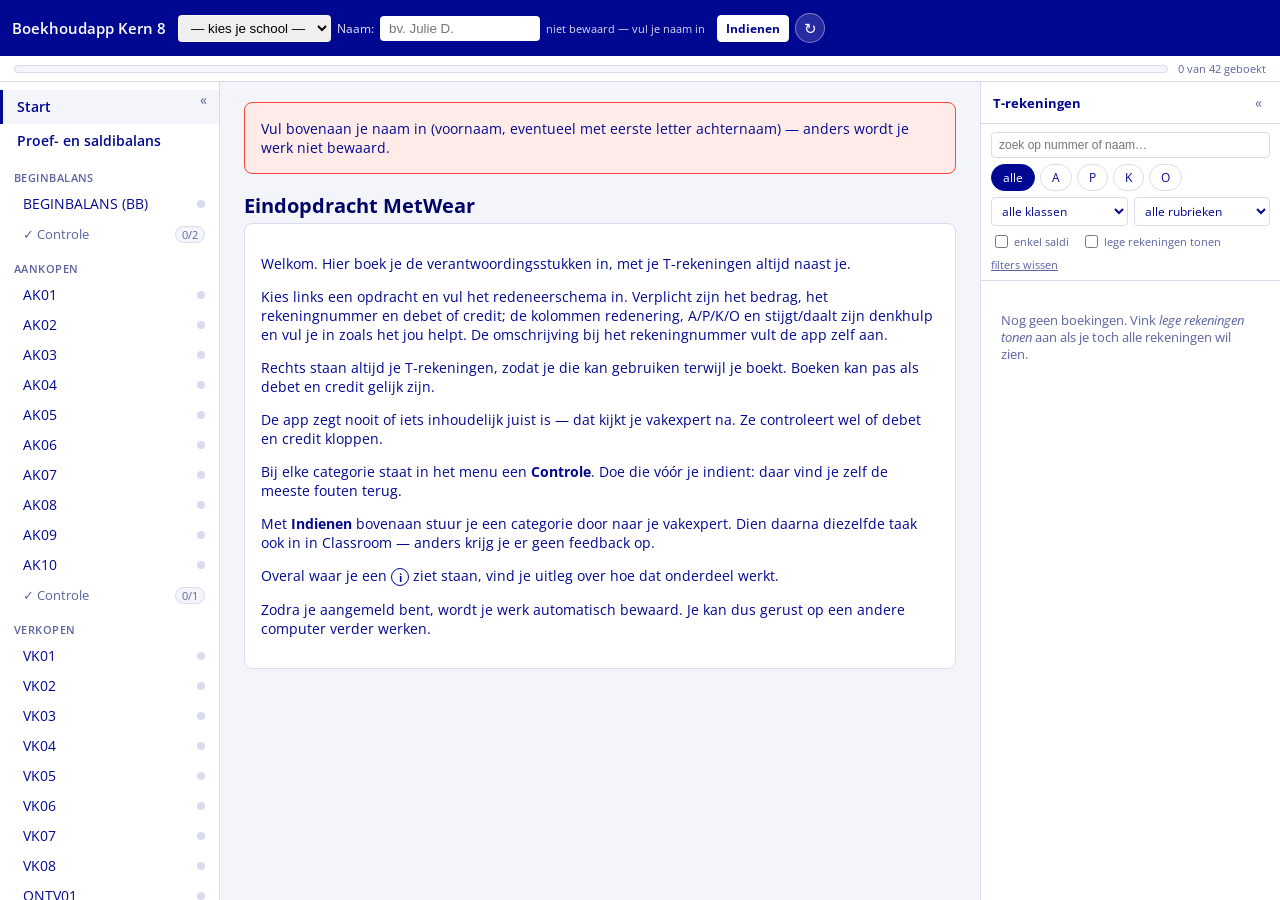
==== index.html @ 76fffd2a "Keuzelijst voor klanten/leveranciers, enkel afgerond werk indienen, en verbeteringen uit Kern 6 - Kl" ====
<!DOCTYPE html>
<html lang="nl">
<head>
<meta charset="UTF-8">
<meta name="viewport" content="width=device-width, initial-scale=1.0">
<title>Boekhoudapp Kern 8 — De MET</title>
<link rel="preconnect" href="https://fonts.googleapis.com">
<link rel="preconnect" href="https://fonts.gstatic.com" crossorigin>
<link rel="stylesheet" href="https://fonts.googleapis.com/css2?family=Open+Sans:wght@300;400;600;700&display=swap">
<link rel="stylesheet" href="css/style.css?v=20261025">
</head>
<body>

<header id="topbar">
  <div id="topbar-title">
    <span id="app-naam">Boekhoudapp Kern 8</span>
  </div>
  <div id="topbar-leerling">
    <!-- Eerst de vestiging, dan de naam. De keuzelijst met vestigingen
         verschijnt enkel als er in js/config-koppeling.js meer dan één
         staat; elke vestiging heeft een eigen Sheet en een eigen
         klaslijst. -->
    <select id="vestiging-select" aria-label="School" hidden></select>
    <label for="leerling-naam-input">Naam:</label>
    <!-- Twee manieren om je aan te melden. Staat er een klaslijst in
         js/data-klas.js, dan toont koppeling.js de keuzelijst met het
         codeveld en verbergt ze het vrije tekstveld. Is die lijst leeg
         (bv. tijdens het testen met collega's), dan blijft het vrije veld
         staan en werkt de app zoals vroeger. -->
    <input type="text" id="leerling-naam-input" placeholder="bv. Julie D.">
    <select id="leerling-select" hidden></select>
    <input type="text" id="leerling-code" hidden inputmode="numeric" maxlength="6" placeholder="code" autocomplete="off">
    <button id="btn-aanmelden" type="button" hidden title="Aanmelden en je werk ophalen">Aanmelden</button>
    <span id="opslaan-status"></span>
    <span id="koppeling-status" class="koppeling-status"></span>
    <!-- De cursus en de handleiding. De vakexpert vult de adressen in bij
         het beheertabblad; staat er niets, dan blijft de knop verborgen. -->
    <a id="link-cursus" class="topbar-link" href="#" target="_blank" rel="noopener" title="Je cursus opzoeken" hidden>Cursus</a>
    <a id="link-handleiding" class="topbar-link" href="#" target="_blank" rel="noopener" title="Handleiding bij de app" hidden>Handleiding</a>
    <button id="btn-indienen" type="button" class="btn-primair-topbar" title="Stuur je werk door naar je vakexpert">Indienen</button>
    <!-- Feedback komt vanzelf binnen bij het openen van de app en als je
         terugkeert naar dit tabblad. Deze knop is er voor wie niet wil
         wachten, en staat daarom klein. -->
    <button id="btn-feedback" type="button" class="btn-icoon" title="Feedback nu opnieuw ophalen" aria-label="Feedback nu opnieuw ophalen">↻</button>
    <!-- Afmelden: zichtbaar zodra er iemand aangemeld is. Het werk blijft
         bewaard; daarna kan een andere leerling zich op deze computer
         aanmelden. -->
    <button id="btn-afmelden" type="button" hidden title="Afmelden — je werk blijft bewaard">Afmelden</button>
  </div>
  <button id="btn-nav-toggle" type="button" aria-label="Menu">☰</button>
  <button id="btn-tpanel-toggle" type="button" aria-label="T-rekeningen">T</button>
</header>

<div id="voortgang" title="Hoeveel verantwoordingsstukken heb je al geboekt?">
  <div id="voortgang-balk"><div id="voortgang-vulling"></div></div>
  <span id="voortgang-tekst"></span>
</div>

<div id="layout">
  <nav id="sidebar">
    <button id="sidebar-collapse" type="button" title="Menu inklappen" aria-label="Menu inklappen">«</button>
    <div id="nav-links"></div>
  </nav>

  <!-- Verschijnt enkel als het menu ingeklapt is: zo krijgt het
       redeneerschema meer plaats en blijft het menu terug te halen. -->
  <button id="sidebar-heropen" type="button" title="Menu terug tonen">
    <span>Menu</span> »
  </button>

  <main id="main-content">
    <div id="pagina-inhoud"></div>
  </main>

  <aside id="tpanel">
    <div id="tpanel-header">
      <strong>T-rekeningen</strong>
      <button id="tpanel-collapse" type="button" title="T-rekeningen inklappen">«</button>
    </div>
    <div id="tpanel-controls">
      <input type="text" id="tpanel-zoek" placeholder="zoek op nummer of naam…">
      <div id="tpanel-apko-knoppen" class="filter-knoppen">
        <button type="button" data-apko="" class="actief">alle</button>
        <button type="button" data-apko="A">A</button>
        <button type="button" data-apko="P">P</button>
        <button type="button" data-apko="K">K</button>
        <button type="button" data-apko="O">O</button>
      </div>
      <div class="filter-rij">
        <select id="tpanel-klasse" aria-label="Klasse"></select>
        <select id="tpanel-rubriek" aria-label="Rubriek"></select>
      </div>
      <div class="tpanel-vinkjes">
        <label class="tpanel-detail-toggle">
          <input type="checkbox" id="tpanel-detail-check">
          enkel saldi
        </label>
        <label class="tpanel-detail-toggle">
          <input type="checkbox" id="tpanel-leeg-check">
          lege rekeningen tonen
        </label>
      </div>
      <button type="button" id="tpanel-filter-reset" class="btn-filter-reset">filters wissen</button>
    </div>
    <div id="tpanel-lijst"></div>
  </aside>

  <!-- Verschijnt enkel als het T-paneel ingeklapt is, zodat het altijd
       terug te halen valt. -->
  <button id="tpanel-heropen" type="button" title="T-rekeningen terug tonen">
    <span>T-rekeningen</span> »
  </button>
</div>


<div id="mar-modal-overlay" class="mar-modal-overlay" hidden>
  <div class="mar-modal">
    <div class="mar-modal-header">
      <strong>Rekening zoeken</strong>
      <span class="tpanel-header-knoppen">
        <button type="button" class="btn-info" data-role="info" data-info="rekeningZoeken" title="Hoe zoek je een rekening?" aria-label="Uitleg">i</button>
        <button type="button" id="mar-modal-sluiten" title="Sluiten">✕</button>
      </span>
    </div>
    <div class="mar-modal-filters">
      <input type="text" id="mar-modal-zoek" placeholder="zoek op nummer of naam…">
      <div id="mar-modal-apko-knoppen" class="filter-knoppen">
        <button type="button" data-apko="" class="actief">alle</button>
        <button type="button" data-apko="A">A</button>
        <button type="button" data-apko="P">P</button>
        <button type="button" data-apko="K">K</button>
        <button type="button" data-apko="O">O</button>
      </div>
      <div class="filter-rij">
        <select id="mar-modal-klasse" aria-label="Klasse"></select>
        <select id="mar-modal-rubriek" aria-label="Rubriek"></select>
      </div>
    </div>
    <div id="mar-modal-lijst" class="mar-modal-lijst"></div>
  </div>
</div>

<div id="info-modal-overlay" class="mar-modal-overlay" hidden>
  <div class="mar-modal info-modal">
    <div class="mar-modal-header">
      <strong id="info-modal-titel">Uitleg</strong>
      <button type="button" id="info-modal-sluiten" title="Sluiten">✕</button>
    </div>
    <div id="info-modal-inhoud" class="info-modal-inhoud"></div>
  </div>
</div>

<!-- Welk dossier dit is (MetWear). Het oefendossier staat in noor.html. -->
<!-- Het getal achter ?v= is de versie. Verander het bij elke update (bv. de
     datum): dan haalt elke browser meteen alle nieuwe bestanden op, in plaats
     van even oude en nieuwe door elkaar te gebruiken. -->
<script src="js/dossier.js?v=20261025"></script>
<script src="js/mar.js?v=20261025"></script>
<script src="js/data-mar-indeling.js?v=20261025"></script>
<script src="js/data-opdrachten.js?v=20261025"></script>
<script src="js/data-relaties.js?v=20261025"></script>
<script src="js/data-controles.js?v=20261025"></script>
<script src="js/data-balans.js?v=20261025"></script>
<script src="js/data-info.js?v=20261025"></script>
<script src="js/config-koppeling.js?v=20261025"></script>
<script src="js/data-klas.js?v=20261025"></script>
<script src="js/app.js?v=20261025"></script>
<!-- Na app.js: koppeling.js gebruikt window.APP. -->
<script src="js/koppeling.js?v=20261025"></script>
<!-- Het beheertabblad voor de vakexperten. Laat je dit bestand weg, dan
     verdwijnt dat tabblad en verandert er verder niets. -->
<script src="js/beheer.js?v=20261025"></script>
</body>
</html>
---- css/style.css ----
/* ==========================================================================
   Boekhoudapp Kern 8 — stijl
   Kleuren en typografie staan hieronder als CSS-variabelen, opgemaakt
   volgens de huisstijl van De MET (zie context/huisstijl_De_MET.md):
   MET Blauw als basiskleur voor tekst en chrome, MET Rood voor fouten,
   MET Groen voor "geboekt/oké". Open Sans als lettertype (Google Fonts,
   ingeladen in index.html).
   ========================================================================== */

:root {
  --kleur-primair: #000791;        /* MET Blauw */
  --kleur-primair-donker: #000568; /* MET Blauw, donkerder voor titels */
  --kleur-accent: #000791;         /* MET Blauw (geen vierde kleur toevoegen) */
  --kleur-goed: #00d183;           /* MET Groen */
  --kleur-fout: #ff4435;           /* MET Rood */
  --kleur-achtergrond: #f4f5fa;
  --kleur-paneel: #ffffff;
  --kleur-rand: #d9dbee;
  --kleur-tekst: #000791;          /* MET Blauw is de basiskleur voor tekst */
  --kleur-tekst-zacht: #5c63a0;
  --font: "Open Sans", -apple-system, BlinkMacSystemFont, "Segoe UI", Roboto, Arial, sans-serif;
  --sidebar-breedte: 220px;
  --tpanel-breedte: 300px;
  --topbar-hoogte: 56px;
  --voortgang-hoogte: 26px;
  /* alles wat vastgeplakt bovenaan staat: topbar + voortgangsbalk */
  --kop-hoogte: calc(var(--topbar-hoogte) + var(--voortgang-hoogte));
}

* { box-sizing: border-box; }

html, body {
  margin: 0;
  padding: 0;
  height: 100%;
  font-family: var(--font);
  color: var(--kleur-tekst);
  background: var(--kleur-achtergrond);
  font-size: 14px;
}

button {
  font-family: inherit;
  cursor: pointer;
}

/* ---------- Topbar ---------- */

#topbar {
  height: var(--topbar-hoogte);
  background: var(--kleur-primair);
  color: white;
  display: flex;
  align-items: center;
  gap: 12px;
  padding: 0 12px;
  position: sticky;
  top: 0;
  z-index: 50;
}

#topbar-title {
  font-weight: 600;
  font-size: 15px;
  white-space: nowrap;
}

/* De link naar het andere dossier (MetWear ↔ oefendossier Noor), naast de
   naam van de app. */
#topbar-title .dossier-wissel {
  display: inline-block;
  margin-left: 10px;
  font-weight: 400;
  font-size: 12px;
  color: white;
  opacity: 0.85;
  text-decoration: underline;
}
#topbar-title .dossier-wissel:hover { opacity: 1; }
#topbar-title .dossier-wissel[hidden] { display: none; }

#topbar-leerling {
  display: flex;
  align-items: center;
  gap: 6px;
  flex: 1;
  min-width: 0;
  flex-wrap: wrap;
}

#topbar-leerling label {
  font-size: 12px;
  opacity: 0.9;
}

#leerling-naam-input {
  padding: 4px 8px;
  border-radius: 4px;
  border: 1px solid rgba(255,255,255,0.4);
  width: 160px;
  max-width: 40vw;
}

/* De keuzelijst met de vestigingen, links van de naam. Ze staat er enkel
   als er meer dan één vestiging in config-koppeling.js zit. */
#vestiging-select {
  padding: 4px 8px;
  border-radius: 4px;
  border: 1px solid rgba(255,255,255,0.4);
  max-width: 40vw;
}

#opslaan-status {
  font-size: 11px;
  opacity: 0.85;
  min-width: 90px;
}

#topbar-leerling button {
  background: rgba(255,255,255,0.15);
  color: white;
  border: 1px solid rgba(255,255,255,0.4);
  border-radius: 4px;
  padding: 4px 8px;
  font-size: 12px;
}
#topbar-leerling button:hover { background: rgba(255,255,255,0.28); }

/* De link naar de handleiding ziet eruit als de knoppen ernaast. */
#topbar-leerling .topbar-link {
  background: rgba(255,255,255,0.15);
  color: white;
  border: 1px solid rgba(255,255,255,0.4);
  border-radius: 4px;
  padding: 4px 8px;
  font-size: 12px;
  text-decoration: none;
  white-space: nowrap;
}
#topbar-leerling .topbar-link:hover { background: rgba(255,255,255,0.28); }

#btn-nav-toggle, #btn-tpanel-toggle {
  background: transparent;
  border: none;
  color: white;
  font-size: 18px;
  padding: 4px 8px;
  display: none;
}

/* ---------- Layout ---------- */

#layout {
  display: flex;
  align-items: flex-start;
  min-height: calc(100vh - var(--kop-hoogte));
}

#sidebar {
  width: var(--sidebar-breedte);
  flex-shrink: 0;
  background: var(--kleur-paneel);
  border-right: 1px solid var(--kleur-rand);
  height: calc(100vh - var(--kop-hoogte));
  overflow-y: auto;
  position: sticky;
  top: var(--kop-hoogte);
}

#nav-links { padding: 8px 0 40px 0; }

/* Het menu inklappen geeft het redeneerschema meer plaats. De
   T-rekeningen blijven staan: die heeft de leerling nodig tijdens het
   boeken. */
#sidebar-collapse {
  position: absolute;
  top: 6px;
  right: 6px;
  border: none;
  background: transparent;
  font-size: 14px;
  color: var(--kleur-tekst-zacht);
  padding: 2px 6px;
  border-radius: 4px;
  z-index: 1;
}
#sidebar-collapse:hover { background: var(--kleur-achtergrond); color: var(--kleur-tekst); }
#layout.sidebar-verborgen #sidebar { display: none; }

#sidebar-heropen {
  display: none;
  position: sticky;
  top: calc(var(--kop-hoogte) + 10px);
  align-self: flex-start;
  flex-shrink: 0;
  border: 1px solid var(--kleur-rand);
  border-left: none;
  border-radius: 0 6px 6px 0;
  background: var(--kleur-paneel);
  color: var(--kleur-primair);
  font-size: 11px;
  font-weight: 600;
  padding: 10px 4px;
  writing-mode: vertical-rl;
  z-index: 30;
}
#sidebar-heropen:hover { background: var(--kleur-achtergrond); }
#layout.sidebar-verborgen #sidebar-heropen { display: block; }

.nav-categorie {
  font-size: 11px;
  text-transform: uppercase;
  letter-spacing: 0.04em;
  color: var(--kleur-tekst-zacht);
  padding: 12px 14px 4px 14px;
  font-weight: 600;
}

.nav-link {
  display: flex;
  justify-content: space-between;
  align-items: center;
  padding: 6px 14px 6px 20px;
  color: var(--kleur-tekst);
  text-decoration: none;
  font-size: 13.5px;
  border-left: 3px solid transparent;
  cursor: pointer;
}
.nav-link:hover { background: var(--kleur-achtergrond); }
.nav-link.actief {
  border-left-color: var(--kleur-accent);
  background: var(--kleur-achtergrond);
  font-weight: 600;
}
.nav-link .status-bolletje {
  width: 8px; height: 8px; border-radius: 50%;
  background: var(--kleur-rand);
  flex-shrink: 0;
  margin-left: 6px;
}
.nav-link .status-bolletje.geboekt { background: var(--kleur-goed); }

.nav-top-item {
  padding: 8px 14px;
  font-size: 13.5px;
  font-weight: 600;
  border-left: 3px solid transparent;
  cursor: pointer;
}
.nav-top-item:hover { background: var(--kleur-achtergrond); }
.nav-top-item.actief { border-left-color: var(--kleur-accent); background: var(--kleur-achtergrond); }

/* ---------- Main content ---------- */

#main-content {
  flex: 1;
  min-width: 0;
  padding: 20px 24px 60px 24px;
}

#pagina-inhoud { max-width: 1000px; }

h1.pagina-titel {
  font-size: 20px;
  margin: 0 0 4px 0;
  color: var(--kleur-primair-donker);
}
.pagina-subtitel {
  color: var(--kleur-tekst-zacht);
  font-size: 13px;
  margin: 0 0 16px 0;
}

.paneel {
  background: var(--kleur-paneel);
  border: 1px solid var(--kleur-rand);
  border-radius: 8px;
  padding: 16px;
  margin-bottom: 18px;
}

.paneel h2, .paneel h3 {
  margin-top: 0;
  font-size: 15px;
  color: var(--kleur-primair-donker);
}

/* hulpdocument: tweede, inklapbaar document bij een opdracht
   (bv. de aflossingstabel bij een bankafschrift) */
details.paneel > summary.hulpdoc-titel {
  cursor: pointer;
  font-weight: 600;
  font-size: 15px;
  color: var(--kleur-primair-donker);
  list-style: none;
  margin-bottom: 4px;
}

details.paneel > summary.hulpdoc-titel::-webkit-details-marker {
  display: none;
}

details.paneel > summary.hulpdoc-titel::before {
  content: "▸ ";
  display: inline-block;
  transition: transform 0.15s;
}

details.paneel[open] > summary.hulpdoc-titel::before {
  content: "▾ ";
}

details.paneel > summary.hulpdoc-titel:hover {
  text-decoration: underline;
}

/* documentafbeelding */
.document-afbeelding {
  max-width: 100%;
  max-height: 480px;
  border: 1px solid var(--kleur-rand);
  border-radius: 4px;
  display: block;
  cursor: zoom-in;
}

/* schermvullende weergave na een klik op een document */
.document-overlay {
  display: none;
  position: fixed;
  inset: 0;
  z-index: 1000;
  background: rgba(0, 0, 0, 0.82);
  padding: 24px;
  cursor: zoom-out;
}
.document-overlay.open {
  display: flex;
  align-items: center;
  justify-content: center;
}
.document-overlay-beeld {
  max-width: 100%;
  max-height: 100%;
  background: #fff;
  border-radius: 4px;
  box-shadow: 0 8px 40px rgba(0, 0, 0, 0.5);
}
.document-overlay-sluiten {
  position: absolute;
  top: 16px;
  right: 20px;
  width: 40px;
  height: 40px;
  font-size: 28px;
  line-height: 1;
  color: #fff;
  background: transparent;
  border: 0;
  cursor: pointer;
}
.document-ontbreekt {
  padding: 30px;
  text-align: center;
  color: var(--kleur-tekst-zacht);
  border: 1px dashed var(--kleur-rand);
  border-radius: 6px;
  font-size: 13px;
}
.document-klein {
  max-width: 220px;
  max-height: 220px;
  border: 1px solid var(--kleur-rand);
  border-radius: 4px;
  display: block;
}

/* ---------- Redeneerschema tabel ---------- */

table.redeneerschema {
  width: 100%;
  border-collapse: collapse;
  font-size: 12.5px;
  table-layout: fixed;
}

/* Kolombreedtes. De omschrijving van de rekening en de redenering krijgen
   de meeste plaats (daar staat tekst in); A/P/K/O en D/C hebben aan een
   enkele letter genoeg. */
table.redeneerschema col.c-bedrag      { width: 9%; }
table.redeneerschema col.c-redenering  { width: 24%; }
table.redeneerschema col.c-apko        { width: 6.5%; }
table.redeneerschema col.c-stijgtdaalt { width: 10%; }
table.redeneerschema col.c-rekening    { width: 16%; }
table.redeneerschema col.c-omschrijving{ width: 25%; }
table.redeneerschema col.c-dc          { width: 6.5%; }
table.redeneerschema col.c-verwijder   { width: 3%; }
table.redeneerschema th {
  text-align: left;
  font-size: 11px;
  text-transform: uppercase;
  letter-spacing: 0.02em;
  color: var(--kleur-tekst-zacht);
  border-bottom: 2px solid var(--kleur-rand);
  padding: 6px 4px;
}
table.redeneerschema td {
  border-bottom: 1px solid var(--kleur-rand);
  padding: 4px;
  vertical-align: top;
}
table.redeneerschema input[type="text"],
table.redeneerschema select {
  width: 100%;
  padding: 5px 6px;
  border: 1px solid var(--kleur-rand);
  border-radius: 4px;
  font-size: 12.5px;
  font-family: inherit;
}
table.redeneerschema input:disabled,
table.redeneerschema select:disabled {
  background: #f0f2f3;
  color: var(--kleur-tekst-zacht);
}
td.kol-bedrag input { text-align: right; }
td.kol-apko select,
td.kol-dc select { padding-left: 3px; padding-right: 2px; text-align: center; }
td.kol-verwijder { text-align: center; padding-left: 0; padding-right: 0; }

/* De omschrijving is geen invulveld meer maar gewone tekst, zodat een lange
   rekeningnaam gewoon over twee regels mag lopen in plaats van weggeknipt
   te worden. */
.omschrijving-veld {
  padding: 5px 2px;
  line-height: 1.3;
  overflow-wrap: anywhere;
  color: var(--kleur-tekst);
}
.omschrijving-veld.omschrijving-onbekend { color: var(--kleur-fout); }

/* Een lijn die nog niet af is, valt op zonder alarmerend te zijn. */
table.redeneerschema tr.rij-onvolledig td { background: #fffaf0; }
table.redeneerschema tr.rij-onvolledig td.kol-bedrag { box-shadow: inset 3px 0 0 #f0b429; }

.btn-verwijder-rij {
  border: none; background: transparent; color: var(--kleur-tekst-zacht);
  padding: 4px 3px; line-height: 0; border-radius: 4px;
}
.btn-verwijder-rij:hover { color: var(--kleur-fout); background: #ffece9; }
.rekening-wrap { position: relative; display: flex; align-items: center; gap: 4px; }
.rekening-wrap input { flex: 1; min-width: 0; }
.btn-mar-zoeken {
  border: 1px solid var(--kleur-rand);
  background: var(--kleur-paneel);
  border-radius: 4px;
  padding: 4px 7px;
  font-size: 13px;
  line-height: 1;
  flex-shrink: 0;
}
.btn-mar-zoeken:hover { background: var(--kleur-achtergrond); }

/* MAR-zoekpopup */
/* Belangrijk: "display" staat hier bewust NIET rechtstreeks op de klasse
   — een class-regel wint anders altijd van de standaard [hidden]-regel van
   de browser, waardoor de popup nooit meer verdwijnt na het sluiten. */
.mar-modal-overlay {
  position: fixed;
  inset: 0;
  background: rgba(20, 30, 33, 0.45);
  align-items: center;
  justify-content: center;
  z-index: 100;
  padding: 20px;
  display: none;
}
.mar-modal-overlay:not([hidden]) {
  display: flex;
}
.mar-modal {
  background: var(--kleur-paneel);
  border-radius: 10px;
  width: 100%;
  max-width: 480px;
  max-height: 80vh;
  display: flex;
  flex-direction: column;
  box-shadow: 0 10px 30px rgba(0,0,0,0.25);
  overflow: hidden;
}
.mar-modal-header {
  display: flex;
  justify-content: space-between;
  align-items: center;
  padding: 12px 16px;
  border-bottom: 1px solid var(--kleur-rand);
  font-size: 14px;
}
.mar-modal-header button {
  border: none; background: transparent; font-size: 16px; color: var(--kleur-tekst-zacht);
}
.mar-modal-filters {
  padding: 12px 16px;
  border-bottom: 1px solid var(--kleur-rand);
}
.mar-modal-filters input {
  width: 100%;
  padding: 8px 10px;
  border: 1px solid var(--kleur-rand);
  border-radius: 6px;
  font-size: 14px;
  margin-bottom: 8px;
}
.filter-knoppen { display: flex; gap: 5px; flex-wrap: wrap; }
.filter-knoppen button {
  border: 1px solid var(--kleur-rand);
  background: var(--kleur-paneel);
  border-radius: 20px;
  padding: 4px 11px;
  font-size: 12px;
  color: var(--kleur-tekst);
}
.filter-knoppen button.actief {
  background: var(--kleur-primair);
  color: white;
  border-color: var(--kleur-primair);
}
.filter-rij { display: flex; gap: 6px; flex-wrap: wrap; }
.filter-rij select {
  flex: 1;
  min-width: 0;
  padding: 5px 6px;
  border: 1px solid var(--kleur-rand);
  border-radius: 4px;
  font-size: 11.5px;
  font-family: inherit;
  background: var(--kleur-paneel);
  color: var(--kleur-tekst);
}
.filter-rij select:disabled { color: var(--kleur-tekst-zacht); background: #f0f2f3; }
.btn-filter-reset {
  align-self: flex-start;
  border: none;
  background: transparent;
  color: var(--kleur-tekst-zacht);
  font-size: 11px;
  padding: 0;
  text-decoration: underline;
}
.btn-filter-reset:hover { color: var(--kleur-primair); }
.mar-modal-lijst {
  overflow-y: auto;
  flex: 1;
}
.mar-modal-item {
  display: flex;
  align-items: center;
  gap: 10px;
  padding: 9px 16px;
  font-size: 13.5px;
  cursor: pointer;
  border-bottom: 1px solid #f0f2f3;
}
.mar-modal-item:hover { background: var(--kleur-achtergrond); }
.mar-modal-item-nr { font-weight: 600; width: 60px; flex-shrink: 0; }
.mar-modal-item-naam { flex: 1; }
.mar-modal-item-rubriek {
  font-size: 11px;
  color: var(--kleur-tekst-zacht);
  flex-shrink: 0;
}
.mar-modal-item-apko {
  font-size: 11px;
  color: var(--kleur-tekst-zacht);
  border: 1px solid var(--kleur-rand);
  border-radius: 10px;
  padding: 1px 7px;
}

.relatie-input { margin-top: 4px; width: 100%; font-size: 12px; padding: 5px 6px; border: 1px solid var(--kleur-rand); border-radius: 4px; font-family: inherit; }
/* Naamveld klant/leverancier met eigen keuzelijst (toont altijd alle namen). */
.relatie-wrap { position: relative; display: flex; align-items: center; gap: 4px; }
.relatie-wrap .relatie-input { flex: 1; min-width: 0; }
.btn-relatie-keuzes {
  margin-top: 4px;
  border: 1px solid var(--kleur-rand);
  background: var(--kleur-paneel);
  color: var(--kleur-primair);
  border-radius: 4px;
  padding: 3px 7px;
  font-size: 12px;
  cursor: pointer;
}
.relatie-keuzelijst {
  position: absolute;
  top: 100%;
  left: 0;
  min-width: 100%;
  width: max-content;
  max-width: 260px;
  z-index: 20;
  margin-top: 2px;
  max-height: 200px;
  overflow-y: auto;
  background: var(--kleur-paneel);
  border: 1px solid var(--kleur-rand);
  border-radius: 4px;
  box-shadow: 0 4px 12px rgba(0, 7, 145, 0.12);
}
.relatie-keuze {
  display: block;
  width: 100%;
  text-align: left;
  border: none;
  background: transparent;
  padding: 5px 8px;
  font-size: 12px;
  font-family: inherit;
  color: var(--kleur-tekst);
  cursor: pointer;
}
.relatie-keuze:hover { background: #e9eaf7; }
.relatie-keuze-past { font-weight: 600; }
.relatie-keuze-huidig { background: #e9eaf7; font-weight: 600; }
.relatie-keuze-leeg { padding: 6px 8px; font-size: 12px; color: var(--kleur-tekst-zacht); font-style: italic; }

.redeneerschema-acties {
  display: flex;
  justify-content: space-between;
  align-items: center;
  margin-top: 12px;
  flex-wrap: wrap;
  gap: 10px;
}
.btn-rij-toevoegen {
  border: 1px dashed var(--kleur-rand);
  background: transparent;
  padding: 6px 12px;
  border-radius: 6px;
  font-size: 12.5px;
  color: var(--kleur-primair);
}
.totalen {
  display: flex;
  gap: 18px;
  font-size: 13px;
  align-items: center;
}
.totalen .balans-ok { color: var(--kleur-goed); font-weight: 600; }
.totalen .balans-fout { color: var(--kleur-fout); font-weight: 600; }

.btn-boeken, .btn-heropenen {
  padding: 8px 18px;
  border-radius: 6px;
  border: none;
  font-size: 13.5px;
  font-weight: 600;
  color: white;
  background: var(--kleur-primair);
}
.btn-boeken:disabled {
  background: #b7c2c5;
  cursor: not-allowed;
}
.btn-heropenen { background: var(--kleur-tekst-zacht); }

.status-geboekt {
  display: inline-block;
  background: #e3faf1;
  color: var(--kleur-goed);
  border: 1px solid #a8ecd2;
  padding: 3px 10px;
  border-radius: 20px;
  font-size: 12px;
  font-weight: 600;
}

/* ---------- T-panel ---------- */

#tpanel {
  width: var(--tpanel-breedte);
  flex-shrink: 0;
  border-left: 1px solid var(--kleur-rand);
  background: var(--kleur-paneel);
  height: calc(100vh - var(--kop-hoogte));
  position: sticky;
  top: var(--kop-hoogte);
  display: flex;
  flex-direction: column;
}
#tpanel-header {
  display: flex;
  justify-content: space-between;
  align-items: center;
  padding: 10px 12px;
  border-bottom: 1px solid var(--kleur-rand);
  font-size: 13px;
}
#tpanel-collapse {
  border: none; background: transparent; font-size: 14px; color: var(--kleur-tekst-zacht);
}
#tpanel-controls {
  padding: 8px 10px;
  display: flex;
  flex-direction: column;
  gap: 6px;
  border-bottom: 1px solid var(--kleur-rand);
}
#tpanel-zoek {
  width: 100%;
  padding: 5px 7px;
  border: 1px solid var(--kleur-rand);
  border-radius: 4px;
  font-size: 12px;
}
.tpanel-vinkjes {
  display: flex;
  flex-wrap: wrap;
  gap: 4px 12px;
}
.tpanel-detail-toggle {
  font-size: 11px;
  display: flex;
  align-items: center;
  gap: 3px;
  white-space: nowrap;
  color: var(--kleur-tekst-zacht);
}
#tpanel-lijst {
  overflow-y: auto;
  padding: 8px 10px 40px 10px;
  flex: 1;
}

.trek-blok {
  margin-bottom: 10px;
  border: 1px solid var(--kleur-rand);
  border-radius: 6px;
  overflow: hidden;
}
.trek-titel {
  background: var(--kleur-achtergrond);
  padding: 4px 8px;
  font-size: 11.5px;
  font-weight: 600;
  display: flex;
  justify-content: space-between;
}
.trek-titel small { font-weight: 400; color: var(--kleur-tekst-zacht); }
.trek-body {
  display: flex;
}
.trek-kant {
  width: 50%;
  padding: 5px 6px;
  font-size: 11px;
}
.trek-kant.debet { border-right: 1px solid var(--kleur-rand); }
.trek-regel { display: flex; justify-content: space-between; padding: 1px 0; }
.trek-regel .ref { color: var(--kleur-tekst-zacht); }
.trek-saldo-rij {
  font-weight: 700;
  border-top: 1px dashed var(--kleur-rand);
  margin-top: 3px;
  padding-top: 2px;
}
.trek-leeg { color: var(--kleur-tekst-zacht); font-size: 10.5px; font-style: italic; }

#layout.tpanel-verborgen #tpanel { display: none; }

/* ---------- Saldibalans ---------- */

table.saldibalans {
  width: 100%;
  border-collapse: collapse;
  font-size: 12.5px;
}
table.saldibalans th, table.saldibalans td {
  padding: 5px 8px;
  border-bottom: 1px solid var(--kleur-rand);
  text-align: right;
}
table.saldibalans th:first-child, table.saldibalans td:first-child,
table.saldibalans th:nth-child(2), table.saldibalans td:nth-child(2) {
  text-align: left;
}
table.saldibalans tfoot td { font-weight: 700; border-top: 2px solid var(--kleur-tekst); }

/* ---------- Controles ---------- */

.controle-rij {
  display: flex;
  gap: 14px;
  align-items: flex-start;
  padding: 10px 0;
  border-bottom: 1px solid var(--kleur-rand);
}
.controle-rij:last-child { border-bottom: none; }
.controle-vraag { flex: 1; font-size: 13px; }
/* Meerdere documenten naast één controle (bv. de twee aflossingstabellen). */
.controle-docs { display: flex; flex-direction: column; gap: 10px; }
.controle-doc-titel { font-size: 11.5px; color: var(--kleur-tekst-zacht); margin-bottom: 3px; }
.controle-status-auto {
  font-size: 12px;
  font-weight: 600;
  padding: 3px 10px;
  border-radius: 20px;
  white-space: nowrap;
  height: fit-content;
}
.controle-status-auto.ok { background: #e3faf1; color: var(--kleur-goed); }
.controle-status-auto.fout { background: #ffece9; color: var(--kleur-fout); }
.controle-lijst-fouten {
  font-size: 12px;
  color: var(--kleur-fout);
  margin: 4px 0 0 0;
  padding-left: 18px;
}

/* ---------- Resultaatverwerking stappen ---------- */

.stap-rij { display: flex; align-items: center; gap: 10px; padding: 6px 0; }
.stap-rij label { flex: 1; font-size: 13px; }
.stap-rij input[type="text"] {
  width: 140px;
  padding: 6px 8px;
  border: 1px solid var(--kleur-rand);
  border-radius: 4px;
  text-align: right;
  font-size: 13px;
}

.slotcontrole-terug {
  padding: 10px 14px;
  margin-bottom: 12px;
  border-radius: 8px;
  background: #fff6e5;
  border: 1px solid #f7dfae;
  color: #8a5a00;
  font-size: 13px;
  line-height: 1.5;
}
.slotcontrole-terug p { margin: 0 0 8px 0; }

.slotcontrole-blok {
  padding: 10px 0;
  border-bottom: 1px solid var(--kleur-rand);
}
.slotcontrole-blok:last-of-type {
  border-bottom: none;
}
.slotcontrole-vraag {
  display: flex;
  gap: 10px;
  align-items: center;
  font-size: 13px;
  font-weight: 600;
}
.slotcontrole-detail {
  margin: 4px 0 0 26px;
  font-size: 12px;
  color: var(--kleur-tekst-zacht);
}
.slotcontrole-melding {
  margin-top: 10px;
  padding: 10px 12px;
  border-radius: 6px;
  font-size: 13px;
  font-weight: 600;
}
.slotcontrole-melding.goed {
  background: #e6fbf3;
  color: var(--kleur-goed);
  border: 1px solid var(--kleur-goed);
}
.slotcontrole-melding.fout {
  background: #ffece9;
  color: var(--kleur-fout);
  border: 1px solid var(--kleur-fout);
}

/* ---------- Voortgangsbalk ---------- */

#voortgang {
  height: var(--voortgang-hoogte);
  display: flex;
  align-items: center;
  gap: 10px;
  padding: 0 14px;
  background: var(--kleur-paneel);
  border-bottom: 1px solid var(--kleur-rand);
  position: sticky;
  top: var(--topbar-hoogte);
  z-index: 49;
}
#voortgang-balk {
  flex: 1;
  height: 8px;
  background: var(--kleur-achtergrond);
  border: 1px solid var(--kleur-rand);
  border-radius: 20px;
  overflow: hidden;
}
#voortgang-vulling {
  height: 100%;
  width: 0;
  background: var(--kleur-primair);
  border-radius: 20px;
  transition: width 0.25s ease-out;
}
#voortgang-tekst {
  font-size: 11px;
  color: var(--kleur-tekst-zacht);
  white-space: nowrap;
}
#voortgang.voortgang-af #voortgang-vulling { background: var(--kleur-goed); }
#voortgang.voortgang-af #voortgang-tekst { color: var(--kleur-goed); font-weight: 600; }

/* ---------- Uitleg (i-icoontje) ---------- */

.btn-info {
  display: inline-flex;
  align-items: center;
  justify-content: center;
  width: 18px;
  height: 18px;
  border-radius: 50%;
  border: 1px solid var(--kleur-primair);
  background: var(--kleur-paneel);
  color: var(--kleur-primair);
  font-size: 11px;
  font-weight: 700;
  font-family: inherit;
  line-height: 1;
  vertical-align: middle;
  flex-shrink: 0;
}
.btn-info:hover { background: var(--kleur-primair); color: white; }
.btn-info-voorbeeld { cursor: default; }
#tpanel-header .btn-info { width: 16px; height: 16px; font-size: 10px; }
.tpanel-header-knoppen { display: inline-flex; align-items: center; gap: 6px; }

.info-modal { max-width: 560px; }
.info-modal-inhoud {
  padding: 4px 18px 18px 18px;
  overflow-y: auto;
  font-size: 13.5px;
  line-height: 1.5;
}
.info-modal-inhoud h3 {
  font-size: 13px;
  text-transform: uppercase;
  letter-spacing: 0.03em;
  color: var(--kleur-tekst-zacht);
  margin: 16px 0 4px 0;
}
.info-modal-inhoud p { margin: 0 0 8px 0; }
.info-modal-inhoud ol { margin: 0 0 8px 0; padding-left: 20px; }
.info-modal-inhoud li { margin-bottom: 3px; }

/* ---------- Waarom kan ik nog niet boeken? ---------- */

.boeken-blok { margin-top: 12px; }
.boeken-waarom {
  margin: 8px 0 0 0;
  padding: 8px 12px 8px 28px;
  background: #fffaf0;
  border: 1px solid #f7dfae;
  border-radius: 6px;
  font-size: 12.5px;
  color: #8a5a00;
}
.boeken-waarom li { margin-bottom: 2px; }
.paneel-hint { font-size: 12px; color: var(--kleur-tekst-zacht); margin-top: 0; }
.paneel-tip { background: #e9eaf7; border-color: var(--kleur-primair); font-size: 13px; }
.paneel-tip p:last-child { margin-bottom: 0; }

/* Er is een boeking heropend nadat de controles van deze categorie al
   afgevinkt waren. De vinkjes blijven staan; dit blokje vraagt om ze nog
   eens na te lopen. */
.paneel-herbekijken {
  background: #fff8ef;
  border-color: #e8890c;
  border-left: 5px solid #e8890c;
  font-size: 13px;
}
.paneel-herbekijken p { margin: 0 0 8px 0; }
.lijst-leeg { padding: 10px; color: var(--kleur-tekst-zacht); font-size: 12.5px; }

.link-knop {
  border: none;
  background: transparent;
  padding: 0;
  font: inherit;
  color: var(--kleur-primair);
  text-decoration: underline;
}
/* ---------- Controles ---------- */

.controle-rij.controle-af { opacity: 0.72; }
.controle-vraag label { display: flex; gap: 7px; align-items: flex-start; }
.controle-toelichting {
  margin: 4px 0 0 24px;
  font-size: 12px;
  color: var(--kleur-tekst-zacht);
}
.controle-filtertip {
  margin: 5px 0 0 24px;
  font-size: 12px;
  color: var(--kleur-primair);
  font-style: italic;
}

/* ---------- Klanten & leveranciers ---------- */

table.relatie-overzicht, table.relatie-detail {
  width: 100%;
  border-collapse: collapse;
  font-size: 12.5px;
  margin-top: 6px;
}
table.relatie-overzicht th, table.relatie-overzicht td,
table.relatie-detail th, table.relatie-detail td {
  padding: 5px 8px;
  border-bottom: 1px solid var(--kleur-rand);
  text-align: right;
}
table.relatie-overzicht th:first-child, table.relatie-overzicht td:first-child,
table.relatie-overzicht th:last-child, table.relatie-overzicht td:last-child,
table.relatie-detail th:first-child, table.relatie-detail td:first-child,
table.relatie-detail th:nth-child(3), table.relatie-detail td:nth-child(3) {
  text-align: left;
}
table.relatie-overzicht tr.relatie-gekozen { background: #e9eaf7; }

/* Detail: één regel per factuur, met de betaling(en) die erop volgden. */
table.relatie-detail td { font-variant-numeric: tabular-nums; }
table.relatie-detail td:first-child { font-weight: 600; }
table.relatie-detail tr.factuur-open { background: #fffaf0; }
table.relatie-detail tr.factuur-open td:last-child { font-weight: 600; color: #8a5a00; }
.relatie-betaling { color: var(--kleur-tekst-zacht); }
.relatie-niet-betaald { font-style: italic; }
.relatie-leeg { color: var(--kleur-tekst-zacht); font-style: italic; text-align: left; }
table.relatie-detail tfoot td {
  border-top: 2px solid var(--kleur-rand);
  border-bottom: none;
  font-weight: 700;
  padding-top: 7px;
}
/* Het label "Totaal nog open" staat rechts uitgelijnd, vlak naast het
   bedrag, zodat dat cijfer niet los onder de tabel lijkt te zweven. */
table.relatie-detail tfoot td:first-child { text-align: right; font-weight: 600; }
table.relatie-detail tfoot td.totaal-open { color: #8a5a00; }
table.relatie-detail tfoot td.totaal-fout { color: var(--kleur-fout); }
.relatie-status {
  font-size: 11.5px;
  font-weight: 600;
  padding: 2px 9px;
  border-radius: 20px;
  white-space: nowrap;
}
.relatie-status.betaald { background: #e3faf1; color: var(--kleur-goed); }
.relatie-status.openstaand { background: #fff6e5; color: #8a5a00; }
.relatie-status.teveel { background: #ffece9; color: var(--kleur-fout); }
.relatie-kiezer { display: flex; align-items: center; gap: 8px; margin-top: 14px; font-size: 13px; flex-wrap: wrap; }
.relatie-kiezer select {
  padding: 6px 8px;
  border: 1px solid var(--kleur-rand);
  border-radius: 4px;
  font-family: inherit;
  font-size: 13px;
  min-width: 220px;
}
.relatie-conclusie {
  margin: 10px 0 0 0;
  padding: 8px 12px;
  border-radius: 6px;
  font-size: 13px;
  font-weight: 600;
}
.relatie-conclusie.betaald { background: #e3faf1; color: var(--kleur-goed); }
.relatie-conclusie.openstaand { background: #fff6e5; color: #8a5a00; }
.relatie-conclusie.verkeerd { background: #ffece9; color: var(--kleur-fout); }

/* ---------- Eindbalans: sleepoefening ---------- */

.balans-voorraad {
  border: 2px dashed var(--kleur-rand);
  border-radius: 8px;
  padding: 10px;
  margin-bottom: 18px;
  background: var(--kleur-achtergrond);
}
.balans-voorraad-titel {
  font-size: 12px;
  font-weight: 600;
  text-transform: uppercase;
  letter-spacing: 0.03em;
  color: var(--kleur-tekst-zacht);
  margin-bottom: 8px;
}
.balans-voorraad-inhoud { display: flex; flex-wrap: wrap; gap: 6px; }

.balans-kaart {
  display: inline-flex;
  align-items: center;
  gap: 6px;
  padding: 4px 8px;
  background: var(--kleur-paneel);
  border: 1px solid var(--kleur-rand);
  border-radius: 6px;
  font-size: 11.5px;
  cursor: grab;
  user-select: none;
  max-width: 100%;
}
.balans-kaart:hover { border-color: var(--kleur-primair); }
.balans-kaart.gekozen {
  border-color: var(--kleur-primair);
  box-shadow: 0 0 0 2px rgba(0, 7, 145, 0.18);
  background: #e9eaf7;
}
.balans-kaart.sleept { opacity: 0.45; }
.kaart-nr { font-weight: 700; font-variant-numeric: tabular-nums; }
.kaart-naam { color: var(--kleur-tekst-zacht); overflow: hidden; text-overflow: ellipsis; white-space: nowrap; max-width: 190px; }
.kaart-saldo { font-weight: 600; font-variant-numeric: tabular-nums; white-space: nowrap; }
.kaart-terug {
  border: none;
  background: transparent;
  color: var(--kleur-tekst-zacht);
  font-size: 12px;
  padding: 0 2px;
  line-height: 1;
}
.kaart-terug:hover { color: var(--kleur-fout); }

.balans-deel { margin-bottom: 22px; }
.balans-deel h2 { margin-bottom: 8px; }
.balans-kolommen { display: flex; gap: 14px; align-items: flex-start; flex-wrap: wrap; }
.balans-kolom {
  flex: 1;
  min-width: 280px;
  border: 1px solid var(--kleur-rand);
  border-radius: 8px;
  overflow: hidden;
}
.balans-kolom-titel {
  background: var(--kleur-primair);
  color: white;
  padding: 6px 10px;
  font-size: 12px;
  font-weight: 700;
  letter-spacing: 0.04em;
}
.balans-groep { border-bottom: 1px solid var(--kleur-rand); }
.balans-groep:last-child { border-bottom: none; }
.balans-groep-titel {
  padding: 5px 10px;
  font-size: 11px;
  font-weight: 700;
  text-transform: uppercase;
  letter-spacing: 0.03em;
  color: var(--kleur-tekst-zacht);
  background: var(--kleur-achtergrond);
}
.balans-vak { padding: 5px 10px; border-top: 1px solid #eef0f7; }
.balans-vak.sleep-over { background: #e9eaf7; box-shadow: inset 0 0 0 2px var(--kleur-primair); }
.balans-vak-kop { display: flex; justify-content: space-between; gap: 8px; align-items: baseline; }
.balans-vak-naam { font-size: 12.5px; }
.balans-vak.gevuld .balans-vak-naam { font-weight: 600; }
.balans-vak:not(.gevuld) .balans-vak-naam { color: var(--kleur-tekst-zacht); }
.balans-vak-totaal { font-size: 13px; font-weight: 700; font-variant-numeric: tabular-nums; white-space: nowrap; }

.balans-vak-inhoud { display: flex; flex-wrap: wrap; gap: 3px; }
.balans-vak.gevuld .balans-vak-inhoud { margin-top: 3px; }
.balans-vak-leeg { font-size: 11px; color: #a8adcf; font-style: italic; }

/* Een geplaatst kaartje is ondergeschikt aan de vaknaam en het bedrag:
   kleiner, grijs en zonder kader. Zo blijft de balans zelf leesbaar. */
.balans-kaart.geplaatst {
  padding: 1px 5px;
  gap: 4px;
  font-size: 10.5px;
  background: var(--kleur-achtergrond);
  border-color: transparent;
  color: var(--kleur-tekst-zacht);
  border-radius: 4px;
}
.balans-kaart.geplaatst .kaart-nr { font-weight: 600; color: var(--kleur-tekst-zacht); }
.balans-kaart.geplaatst .kaart-naam { max-width: 120px; }
.balans-kaart.geplaatst .kaart-saldo { font-weight: 400; }
.balans-kaart.geplaatst:hover {
  border-color: var(--kleur-rand);
  background: var(--kleur-paneel);
  color: var(--kleur-tekst);
}
.balans-kaart.geplaatst .kaart-terug { font-size: 10px; }
.balans-kolom-totaal {
  padding: 7px 10px;
  border-top: 2px solid var(--kleur-tekst);
  background: var(--kleur-achtergrond);
  font-size: 12.5px;
  text-align: right;
  font-variant-numeric: tabular-nums;
}
.balans-evenwicht {
  margin-top: 8px;
  padding: 7px 12px;
  border-radius: 6px;
  font-size: 12.5px;
  font-weight: 600;
}
.balans-evenwicht.ok { background: #e3faf1; color: var(--kleur-goed); }
.balans-evenwicht.nog-niet { background: #fff6e5; color: #8a5a00; }
.balans-acties { margin-top: 6px; }
.btn-secundair {
  border: 1px solid var(--kleur-rand);
  background: var(--kleur-paneel);
  border-radius: 6px;
  padding: 6px 12px;
  font-size: 12.5px;
  font-family: inherit;
  color: var(--kleur-tekst);
}
.btn-secundair:hover { border-color: var(--kleur-primair); }

.trek-saldo-nul { color: var(--kleur-tekst-zacht); }
.trek-blok-leeg { opacity: 0.6; }

/* ---------- T-paneel terughalen na inklappen ---------- */

#tpanel-heropen {
  display: none;
  position: sticky;
  top: calc(var(--kop-hoogte) + 10px);
  align-self: flex-start;
  margin-left: -1px;
  border: 1px solid var(--kleur-rand);
  border-right: none;
  border-radius: 6px 0 0 6px;
  background: var(--kleur-paneel);
  color: var(--kleur-primair);
  font-size: 11px;
  font-weight: 600;
  padding: 10px 4px;
  writing-mode: vertical-rl;
  z-index: 30;
}
#tpanel-heropen:hover { background: var(--kleur-achtergrond); }
#layout.tpanel-verborgen #tpanel-heropen { display: block; }

/* ---------- Tip boven een redeneerschema ---------- */

.opdracht-tip {
  margin: 0 0 12px 0;
  padding: 8px 12px;
  background: #e9eaf7;
  border-left: 3px solid var(--kleur-primair);
  border-radius: 0 6px 6px 0;
  font-size: 12.5px;
  line-height: 1.45;
}

/* ---------- Evenwichtsregel boven de eindbalans ---------- */

.balans-regel {
  padding: 10px 14px;
  border-radius: 8px;
  font-size: 13px;
  line-height: 1.5;
  margin-bottom: 14px;
  border: 1px solid transparent;
}
.balans-regel p { margin: 0 0 6px 0; }
.balans-regel p:last-child { margin-bottom: 0; }
.balans-regel.ok { background: #e3faf1; border-color: #a8ecd2; color: #00795c; }
.balans-regel.nog-niet { background: #fff6e5; border-color: #f7dfae; color: #8a5a00; }
.balans-deel-titel {
  font-size: 14px;
  color: var(--kleur-primair-donker);
  margin: 0 0 8px 0;
}

/* ---------- Responsief (Chromebook / smal scherm) ---------- */

@media (max-width: 1100px) {
  table.redeneerschema { font-size: 12px; }
  table.redeneerschema col.c-redenering { width: 21%; }
  table.redeneerschema col.c-omschrijving { width: 26%; }
  table.redeneerschema col.c-stijgtdaalt { width: 11%; }
}

@media (max-width: 900px) {
  :root { --sidebar-breedte: 200px; --tpanel-breedte: 260px; }
  #btn-nav-toggle, #btn-tpanel-toggle { display: inline-block; }
  #sidebar, #tpanel { position: fixed; z-index: 40; }
  #layout:not(.sidebar-open) #sidebar { display: none; }
  /* Op een smal scherm opent en sluit de knop ☰ bovenaan het menu. */
  #layout.sidebar-open #sidebar { display: block; }
  #sidebar-collapse, #layout.sidebar-verborgen #sidebar-heropen { display: none; }
  #layout:not(.tpanel-open) #tpanel { display: none; }
  #sidebar { height: calc(100vh - var(--kop-hoogte)); }
  #main-content { padding: 14px; }
  .balans-kolom { min-width: 100%; }
  .kaart-naam { max-width: 130px; }
  /* De topbar heeft een vaste hoogte (de zijbalken hangen eraan vast), dus
     de inhoud moet op smalle schermen krimpen in plaats van te wikkelen. */
  #topbar-leerling { flex-wrap: nowrap; overflow: hidden; }
  #opslaan-status { display: none; }
  #topbar-leerling button { padding: 4px 6px; font-size: 11px; white-space: nowrap; }
  #topbar-leerling .topbar-link { padding: 4px 6px; font-size: 11px; }
  #leerling-naam-input { width: 110px; }
}

@media (max-width: 620px) {
  #topbar-title { display: none; }
  #topbar-leerling label { display: none; }
  /* Op een smal scherm is er geen plaats meer: de knoppen van de leerling
     hebben voorrang op de link naar de handleiding. */
  #topbar-leerling .topbar-link { display: none; }
  #leerling-naam-input { width: 90px; }
}

/* ========================================================================
   Zelf afpunten (tabblad Klanten & leveranciers)
   ======================================================================== */

/* De bak met nog af te punten betalingen en creditnota's. */
.afpunt-bak {
  margin-top: 12px;
  border: 1px dashed var(--kleur-rand);
  border-radius: 6px;
  padding: 8px 10px;
  background: var(--kleur-achtergrond);
}
.afpunt-bak-titel {
  font-size: 11.5px;
  font-weight: 700;
  text-transform: uppercase;
  letter-spacing: 0.04em;
  color: var(--kleur-tekst-zacht);
  margin-bottom: 6px;
}
.afpunt-bak-inhoud { display: flex; flex-wrap: wrap; gap: 6px; }

/* Eén klikbare betaling/creditnota. */
.afpunt-item {
  font-family: inherit;
  font-size: 12.5px;
  padding: 5px 10px;
  border: 1px solid var(--kleur-rand);
  border-radius: 20px;
  background: var(--kleur-paneel);
  color: var(--kleur-tekst);
  cursor: pointer;
}
.afpunt-item:hover { border-color: var(--kleur-primair); }
.afpunt-item.gekozen {
  background: var(--kleur-primair);
  border-color: var(--kleur-primair);
  color: #fff;
}

/* Zolang er een betaling/creditnota gekozen is, zijn de factuurregels het
   doel: de cursor en een lichte tint maken dat duidelijk. */
table.relatie-detail.afpunt-actief tbody tr[data-role="afpunt-doel"] { cursor: pointer; }
table.relatie-detail.afpunt-actief tbody tr[data-role="afpunt-doel"]:hover { background: #e9eaf7; }

/* Een gelegde koppeling in de kolom "Afgepunt met". */
.afpunt-chip {
  display: inline-flex;
  align-items: center;
  gap: 4px;
  font-size: 11.5px;
  padding: 2px 4px 2px 8px;
  border: 1px solid var(--kleur-rand);
  border-radius: 20px;
  background: var(--kleur-paneel);
  white-space: nowrap;
  margin: 1px 0;
}
.afpunt-chip.creditnota { border-style: dashed; }
.afpunt-x {
  border: none;
  background: transparent;
  color: var(--kleur-tekst-zacht);
  font-size: 13px;
  line-height: 1;
  padding: 1px 4px;
  cursor: pointer;
  border-radius: 50%;
}
.afpunt-x:hover { color: var(--kleur-fout); background: #ffece9; }

/* Waarschuwing onder het relatieveld in het redeneerschema: de naam lijkt
   sterk op een eerder gebruikte naam. */
.relatie-waarschuwing {
  font-size: 11px;
  color: #8a5a00;
  background: #fff6e5;
  border-radius: 4px;
  padding: 2px 6px;
  margin-top: 3px;
}

/* Het compacte tabelletje bij de zelfcontrole van 400000/440000. */
.controle-relatie-tabel { max-width: 420px; margin-top: 8px; }
.controle-relatie-tabel.controle-relatie-lijnen { max-width: 600px; }
table.relatie-overzicht.controle-relatie-lijnen th, table.relatie-overzicht.controle-relatie-lijnen td { text-align: left; }
table.relatie-overzicht.controle-relatie-lijnen th:last-child, table.relatie-overzicht.controle-relatie-lijnen td:last-child { text-align: right; white-space: nowrap; }
.controle-relatie-tabel tfoot td {
  border-top: 2px solid var(--kleur-rand);
  border-bottom: none;
  font-weight: 700;
  padding-top: 6px;
}

/* Bovenaan de eindbalans staat nooit een groene "het klopt"-melding: dat
   oordeel hoort onderaan, ná de slotcontrole. Deze neutrale variant toont
   enkel welke evenwichtsregel op dit moment geldt. */
.balans-regel.neutraal {
  background: var(--kleur-achtergrond);
  border-color: var(--kleur-rand);
  color: var(--kleur-tekst);
}

/* Zolang een relatie nog niet volledig afgepunt is, zegt de app niet of er
   nog iets openstaat — enkel hoeveel er nog te koppelen valt. */
.relatie-status.afpunten {
  background: var(--kleur-achtergrond);
  color: var(--kleur-tekst-zacht);
  border: 1px solid var(--kleur-rand);
}

/* ==========================================================================
   Koppeling met Google Sheets (indienen, feedback, bewaren op de server)
   Zie js/koppeling.js en apps-script/Code.gs.
   ========================================================================== */

/* ---------- Topbar: aanmelden ---------- */

#leerling-select {
  padding: 4px 8px;
  border-radius: 4px;
  border: 1px solid rgba(255,255,255,0.4);
  max-width: 40vw;
  font-family: var(--font);
  font-size: 13px;
}

#leerling-code {
  padding: 4px 8px;
  border-radius: 4px;
  border: 1px solid rgba(255,255,255,0.4);
  width: 70px;
  text-align: center;
  letter-spacing: 2px;
  font-family: var(--font);
}

/* De knop die er het meest toe doet, mag opvallen tussen de andere. */
#topbar-leerling button.btn-primair-topbar {
  background: white;
  color: var(--kleur-primair);
  font-weight: 700;
  border-color: white;
}
#topbar-leerling button.btn-primair-topbar:hover { background: #eef0ff; }

/* Korte meldingen ("Bewaard op de server om 14:03"). Bewust klein en
   rustig: het mag de leerling niet uit het werk halen. */
.koppeling-status {
  font-size: 11px;
  opacity: 0.9;
  max-width: 260px;
  overflow: hidden;
  text-overflow: ellipsis;
  white-space: nowrap;
}
.koppeling-status.ok { color: #d6ffee; }
.koppeling-status.fout { color: #ffd9d5; font-weight: 600; }

/* ---------- Feedback bij een verrichting ---------- */

.feedback-blok {
  border: 1px solid var(--kleur-rand);
  border-left: 5px solid var(--kleur-primair);
  background: var(--kleur-paneel);
  border-radius: 6px;
  padding: 10px 14px 12px 14px;
  margin-bottom: 14px;
}

.feedback-titel { font-size: 13px; margin-bottom: 6px; }

.feedback-ronde p { margin: 5px 0 0 0; }
.feedback-ronde + .feedback-ronde { margin-top: 10px; }

.feedback-kop {
  display: flex;
  align-items: center;
  gap: 10px;
  flex-wrap: wrap;
}

.feedback-oordeel {
  font-size: 12px;
  font-weight: 700;
  border-radius: 10px;
  padding: 2px 10px;
  background: var(--kleur-achtergrond);
  border: 1px solid var(--kleur-rand);
}

.feedback-datum { font-size: 11.5px; color: var(--kleur-tekst-zacht); }

/* De drie beoordelingen, zoals afgesproken met de collega's in Classroom.
   De klassenamen komen uit de tekst zelf (zie beoordelingKlasse in app.js),
   dus "Te remediëren" wordt "te-remedi-ren" — vandaar die schrijfwijze. */
.feedback-in-orde { border-left-color: var(--kleur-goed); }
.feedback-in-orde .feedback-oordeel { background: #ddfff2; border-color: var(--kleur-goed); }
.feedback-te-remedi-ren { border-left-color: #e8890c; }
.feedback-te-remedi-ren .feedback-oordeel { background: #fff0dc; border-color: #e8890c; }
.feedback-niet-afgerond { border-left-color: var(--kleur-fout); }
.feedback-niet-afgerond .feedback-oordeel { background: #ffe4e1; border-color: var(--kleur-fout); }

/* Eerdere ronden: leesbaar, maar duidelijk ondergeschikt aan de nieuwste. */
.feedback-historiek-titel {
  font-size: 12px;
  font-weight: 600;
  color: var(--kleur-tekst-zacht);
  margin-bottom: 6px;
}

.feedback-historiek {
  margin-top: 8px;
  padding-top: 8px;
  border-top: 1px dashed var(--kleur-rand);
}
.feedback-ronde.oud { opacity: 0.75; font-size: 13px; }

/* ---------- Vergrendelde boeking ---------- */

.boeking-vergrendeld {
  border: 1px solid var(--kleur-goed);
  background: #f2fffa;
  border-radius: 6px;
  padding: 10px 14px;
}
.boeking-vergrendeld p { margin: 6px 0 0 0; font-size: 13px; }

.status-in-orde {
  font-weight: 700;
  color: #00a366;
}

.vergrendeld-nota { font-size: 12px; color: var(--kleur-tekst-zacht); }

/* ---------- Bolletjes in het menu ---------- */

/* Zodra er een beoordeling is, neemt die kleur het over van het gewone
   "geboekt"-groen: anders blijft een verrichting groen terwijl ze niet in
   orde is. */
.nav-link .status-bolletje.oordeel-in-orde,
.nav-top-item .status-bolletje.oordeel-in-orde { background: var(--kleur-goed); }
.nav-link .status-bolletje.oordeel-te-remedi-ren,
.nav-top-item .status-bolletje.oordeel-te-remedi-ren { background: #e8890c; }
.nav-link .status-bolletje.oordeel-niet-afgerond,
.nav-top-item .status-bolletje.oordeel-niet-afgerond { background: var(--kleur-fout); }

.nav-top-item {
  display: flex;
  justify-content: space-between;
  align-items: center;
}
.nav-top-item .status-bolletje {
  width: 8px; height: 8px; border-radius: 50%;
  background: var(--kleur-rand);
  flex-shrink: 0;
  margin-left: 6px;
}

/* ---------- Open vragen bij klanten & leveranciers ---------- */

.relatie-vragen .relatie-vraag {
  display: block;
  margin-top: 14px;
}
.relatie-vragen .relatie-vraag > span {
  display: block;
  font-weight: 600;
  margin-bottom: 5px;
}
.relatie-vragen textarea {
  width: 100%;
  font-family: var(--font);
  font-size: 13.5px;
  padding: 8px 10px;
  border: 1px solid var(--kleur-rand);
  border-radius: 5px;
  resize: vertical;
}
.relatie-vragen textarea:focus { outline: 2px solid var(--kleur-primair); border-color: var(--kleur-primair); }
.relatie-vragen textarea:disabled { background: var(--kleur-achtergrond); color: var(--kleur-tekst-zacht); }

/* ---------- Vensters van de koppeling ---------- */

.koppeling-modal {
  max-width: 520px;
  width: min(520px, 94vw);
  display: flex;
  flex-direction: column;
  /* Nooit hoger dan het scherm: op een Chromebook moet de knop onderaan
     zichtbaar blijven zonder te scrollen buiten het venster. */
  max-height: 88vh;
}

.koppeling-modal-inhoud {
  display: flex;
  flex-direction: column;
  min-height: 0;
  overflow: hidden;
}

/* Enkel dit deel schuift; de knopbalk blijft staan. */
.modal-body {
  padding: 14px 18px;
  overflow-y: auto;
  min-height: 0;
}
.modal-body > p:first-child { margin-top: 0; }

.modal-voet {
  display: flex;
  justify-content: flex-end;
  gap: 8px;
  padding: 10px 18px;
  border-top: 1px solid var(--kleur-rand);
  background: var(--kleur-achtergrond);
  flex-shrink: 0;
}

.btn-primair {
  background: var(--kleur-primair);
  color: white;
  border: none;
  border-radius: 5px;
  padding: 8px 18px;
  font-family: var(--font);
  font-size: 13px;
  font-weight: 600;
  cursor: pointer;
}
.btn-primair:disabled { background: var(--kleur-rand); cursor: default; }

.keuze-blok { display: flex; gap: 10px; margin: 14px 0; flex-wrap: wrap; }

.btn-keuze {
  flex: 1 1 200px;
  display: flex;
  flex-direction: column;
  gap: 3px;
  align-items: flex-start;
  text-align: left;
  padding: 12px 14px;
  border: 1px solid var(--kleur-rand);
  border-radius: 6px;
  background: var(--kleur-paneel);
  font-family: var(--font);
  font-size: 13px;
  color: var(--kleur-tekst);
  cursor: pointer;
}
.btn-keuze:hover { border-color: var(--kleur-primair); background: var(--kleur-achtergrond); }
.btn-keuze span { font-size: 11.5px; color: var(--kleur-tekst-zacht); }

.keuze-nota { font-size: 12px; color: var(--kleur-tekst-zacht); }

/* ---------- Indienvenster ---------- */

/* Bewust compact: de negen categorieën én de knop moeten samen op één
   scherm passen, ook op een kleine Chromebook. */
.indien-lijst { display: flex; flex-direction: column; gap: 2px; margin: 10px 0; }

/* Naam links, daarnaast twee smalle kolommen: geboekt en in orde. De
   kopregel gebruikt hetzelfde raster, zodat de cijfers eronder uitlijnen. */
.indien-kop,
.indien-rij {
  display: grid;
  grid-template-columns: 1fr 62px 62px;
  align-items: center;
  gap: 8px;
  padding: 4px 8px;
}

.indien-kop {
  font-size: 11px;
  color: var(--kleur-tekst-zacht);
  text-transform: lowercase;
  padding-bottom: 0;
}
.indien-kop span + span { text-align: center; }

.indien-rij {
  border: 1px solid var(--kleur-rand);
  border-radius: 4px;
  cursor: pointer;
  font-size: 13px;
  line-height: 1.25;
}
.indien-rij:hover { background: var(--kleur-achtergrond); }
.indien-rij.uit { opacity: 0.55; cursor: default; }
.indien-rij.uit:hover { background: none; }
.indien-naam { min-width: 0; }

.indien-telling {
  font-size: 11px;
  color: var(--kleur-tekst-zacht);
  white-space: nowrap;
  text-align: center;
}
.indien-telling.volledig { color: #00a366; font-weight: 600; }

/* ---------- Wachten en bevestigen ---------- */

.modal-bezig { text-align: center; padding: 26px 18px; }
.modal-bezig p { margin: 12px 0 0 0; font-weight: 600; }
.modal-bezig .keuze-nota { font-weight: 400; }

.spinner {
  display: inline-block;
  width: 26px;
  height: 26px;
  border: 3px solid var(--kleur-rand);
  border-top-color: var(--kleur-primair);
  border-radius: 50%;
  animation: draai 0.8s linear infinite;
}
@keyframes draai { to { transform: rotate(360deg); } }

.modal-melding { text-align: center; padding: 22px 18px 18px 18px; }
.modal-melding h3 { margin: 10px 0 0 0; font-size: 16px; }
.modal-melding p { margin: 8px 0 0 0; }

.melding-teken {
  width: 42px; height: 42px;
  margin: 0 auto;
  border-radius: 50%;
  display: flex; align-items: center; justify-content: center;
  font-size: 22px; font-weight: 700; color: white;
  background: var(--kleur-primair);
}
.melding-ok .melding-teken { background: #00a366; }
.melding-fout .melding-teken { background: var(--kleur-fout); }

@media (max-width: 900px) {
  #leerling-select { max-width: 30vw; }
  .koppeling-status { display: none; }
}

/* ==========================================================================
   Controles per categorie
   ========================================================================== */

/* De extra items onder een categorie in het menu: Klanten & leveranciers en
   de controlepagina. Iets ingesprongen, zodat het duidelijk bij de
   verrichtingen erboven hoort. */
.nav-link.nav-extra,
.nav-link.nav-controle {
  font-size: 13px;
  color: var(--kleur-tekst-zacht);
}
.nav-link.nav-extra:hover,
.nav-link.nav-controle:hover { color: var(--kleur-tekst); }
.nav-link.nav-controle.actief,
.nav-link.nav-extra.actief { color: var(--kleur-tekst); }

.nav-controle-stand {
  font-size: 11px;
  border-radius: 9px;
  padding: 0 6px;
  background: var(--kleur-achtergrond);
  border: 1px solid var(--kleur-rand);
  white-space: nowrap;
  margin-left: 6px;
}
.nav-controle-stand.af {
  background: #ddfff2;
  border-color: var(--kleur-goed);
  color: #00875a;
  font-weight: 600;
}

/* In het indienvenster: hoeveel verrichtingen al in orde bevonden zijn. */
.indien-inorde {
  font-size: 11px;
  color: var(--kleur-tekst-zacht);
  white-space: nowrap;
  text-align: center;
}
.indien-inorde.volledig { color: #00a366; font-weight: 600; }

/* De bevestigingsstap vóór het verzenden. */
.bevestig-waarschuwing {
  border: 1px solid #e8890c;
  border-left: 5px solid #e8890c;
  background: #fff8ef;
  border-radius: 6px;
  padding: 10px 14px;
  margin: 12px 0;
}
.bevestig-waarschuwing p { margin: 0 0 6px 0; }
.bevestig-waarschuwing ul { margin: 0 0 6px 0; padding-left: 20px; }
.bevestig-waarschuwing li { margin-bottom: 2px; }

.bevestig-ok {
  color: #00875a;
  font-weight: 600;
}

.modal-voet .btn-secundair {
  border-radius: 5px;
  padding: 8px 16px;
  font-size: 13px;
}

/* ==========================================================================
   Mededeling, Classroom en het beheertabblad
   ========================================================================== */

/* De korte mededeling van de vakexpert, bovenaan elke pagina. Ze komt uit
   het tabblad Instellingen van de Sheet; staat daar niets, dan is er geen
   kader. */
.mededeling {
  background: #fff8ef;
  border: 1px solid #e8890c;
  border-left: 5px solid #e8890c;
  border-radius: 8px;
  padding: 10px 14px;
  margin-bottom: 18px;
  font-size: 13px;
}
.mededeling p { margin: 0 0 6px 0; }
.mededeling p:last-child { margin-bottom: 0; }

/* Na het indienen: de herinnering dat de taak ook in Classroom moet. */
.classroom-blok {
  margin-top: 14px;
  padding: 12px 14px;
  border: 1px solid var(--kleur-primair);
  border-radius: 8px;
  background: #e9eaf7;
  text-align: left;
  font-size: 13px;
}
.classroom-blok p { margin: 0 0 8px 0; }
.classroom-blok p:last-child { margin-bottom: 0; }
.classroom-knoppen { display: flex; flex-wrap: wrap; gap: 8px; }

.btn-classroom {
  display: inline-block;
  background: var(--kleur-primair);
  color: white;
  text-decoration: none;
  padding: 7px 12px;
  border-radius: 6px;
  font-weight: 600;
  font-size: 12.5px;
}
.btn-classroom:hover { background: var(--kleur-primair-donker); }

/* De kleine ronde knop bovenaan om feedback nu op te halen. Feedback komt
   vanzelf binnen; deze knop is voor wie niet wil wachten en mag dus niet
   even hard roepen als Indienen. */
#topbar-leerling button.btn-icoon {
  width: 30px;
  height: 30px;
  padding: 0;
  border-radius: 50%;
  font-size: 15px;
  line-height: 1;
}

/* Het beheertabblad staat onderaan het menu, rustig weggezet: leerlingen
   hebben er niets te zoeken. */
.nav-beheer { font-size: 12.5px; opacity: 0.85; }

.beheer-slot input[type="password"] {
  padding: 7px 9px;
  border: 1px solid var(--kleur-rand);
  border-radius: 6px;
  font: inherit;
  width: 160px;
}
.beheer-rij { display: flex; align-items: center; gap: 8px; flex-wrap: wrap; }

.beheer-tabel { width: 100%; border-collapse: collapse; margin: 10px 0; }
.beheer-tabel th, .beheer-tabel td {
  border-bottom: 1px solid var(--kleur-rand);
  padding: 5px 6px;
  text-align: left;
  vertical-align: middle;
}
.beheer-tabel thead th { font-size: 12px; color: var(--kleur-tekst-zacht); font-weight: 600; }
.beheer-tabel input[type="text"] {
  width: 100%;
  padding: 5px 7px;
  border: 1px solid var(--kleur-rand);
  border-radius: 5px;
  font: inherit;
}
.beheer-klas td:nth-child(2) { width: 110px; }
.beheer-klas td:nth-child(4) { width: 40px; }
.beheer-taken th { width: 240px; font-weight: 600; font-size: 13px; }
.beheer-code { font-variant-numeric: tabular-nums; font-weight: 600; }
.beheer-nog { font-weight: 400; color: var(--kleur-tekst-zacht); font-size: 12px; }
.beheer-weg td { opacity: 0.45; text-decoration: line-through; }
.beheer-weg input { text-decoration: line-through; }

.btn-mini {
  border: 1px solid var(--kleur-rand);
  background: white;
  border-radius: 5px;
  padding: 2px 7px;
  font-size: 12px;
  color: var(--kleur-tekst);
}
.btn-mini:hover { border-color: var(--kleur-fout); color: var(--kleur-fout); }

.beheer-veld { display: block; margin-bottom: 16px; }
.beheer-label { display: block; font-weight: 600; margin-bottom: 4px; }
.beheer-veld input[type="text"], .beheer-veld select, .beheer-veld textarea, .beheer-slot textarea,
.paneel textarea[data-role="klas-plak"] {
  width: 100%;
  padding: 7px 9px;
  border: 1px solid var(--kleur-rand);
  border-radius: 6px;
  font: inherit;
  resize: vertical;
}
.beheer-uitleg {
  display: block;
  font-size: 12px;
  color: var(--kleur-tekst-zacht);
  margin-top: 4px;
}
.beheer-uitleg code, .paneel details code {
  background: #eef0f8;
  padding: 1px 4px;
  border-radius: 3px;
  font-size: 11.5px;
  word-break: break-all;
}

.beheer-voet {
  position: sticky;
  bottom: 0;
  box-shadow: 0 -4px 14px rgba(0, 7, 145, 0.12);
}
.beheer-melding { margin: 10px 0 0 0; font-size: 13px; font-weight: 600; }
.beheer-ok { color: #0f7a52; }
.beheer-fout { color: var(--kleur-fout); }
.beheer-info { color: var(--kleur-tekst-zacht); }

/* De keuze tussen de dossiers op de startpagina. */
.dossier-keuze { display: flex; align-items: center; justify-content: space-between; gap: 16px; flex-wrap: wrap; }
.dossier-keuze p { margin: 0; }
.dossier-knop { display: inline-block; text-decoration: none; white-space: nowrap; }

/* Klant of leverancier kiezen uit de vaste lijst (data-relaties.js). */
.relatie-wrap .relatie-select {
  flex: 1;
  min-width: 0;
  margin-top: 4px;
  font-size: 12px;
  padding: 4px 4px;
  border: 1px solid var(--kleur-rand);
  border-radius: 4px;
  font-family: inherit;
  background: white;
}
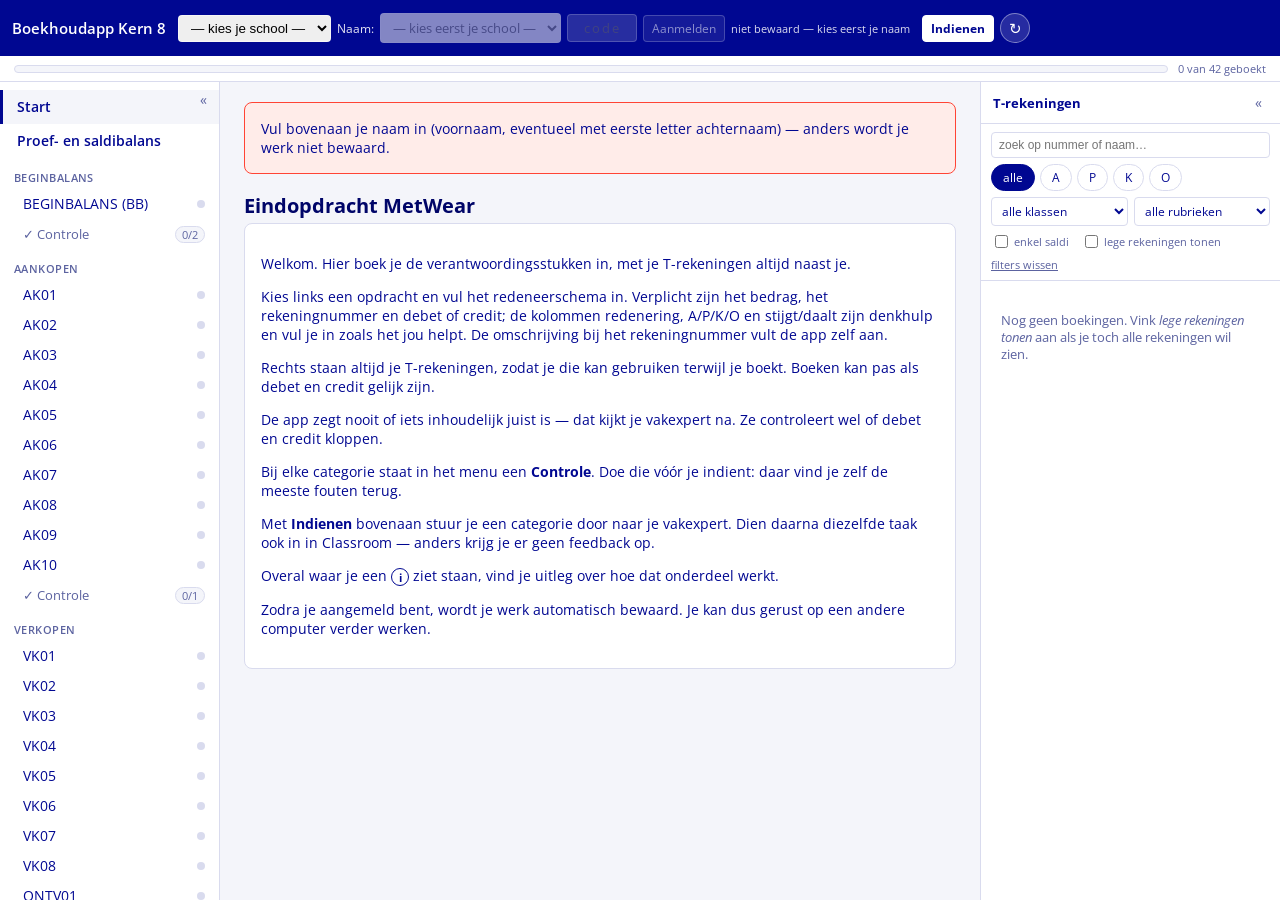
==== commit 945bffa4: "Inlogscherm: naam enkel uit de lijst kiezen, grijs tot de namen geladen zijn Het vrije naamveld vers" ====
--- a/index.html
+++ b/index.html
@@ -7,7 +7,7 @@
 <link rel="preconnect" href="https://fonts.googleapis.com">
 <link rel="preconnect" href="https://fonts.gstatic.com" crossorigin>
 <link rel="stylesheet" href="https://fonts.googleapis.com/css2?family=Open+Sans:wght@300;400;600;700&display=swap">
-<link rel="stylesheet" href="css/style.css?v=20261025">
+<link rel="stylesheet" href="css/style.css?v=20261115b">
 </head>
 <body>
 
@@ -21,16 +21,15 @@
          staat; elke vestiging heeft een eigen Sheet en een eigen
          klaslijst. -->
     <select id="vestiging-select" aria-label="School" hidden></select>
-    <label for="leerling-naam-input">Naam:</label>
-    <!-- Twee manieren om je aan te melden. Staat er een klaslijst in
-         js/data-klas.js, dan toont koppeling.js de keuzelijst met het
-         codeveld en verbergt ze het vrije tekstveld. Is die lijst leeg
-         (bv. tijdens het testen met collega's), dan blijft het vrije veld
-         staan en werkt de app zoals vroeger. -->
-    <input type="text" id="leerling-naam-input" placeholder="bv. Julie D.">
-    <select id="leerling-select" hidden></select>
-    <input type="text" id="leerling-code" hidden inputmode="numeric" maxlength="6" placeholder="code" autocomplete="off">
-    <button id="btn-aanmelden" type="button" hidden title="Aanmelden en je werk ophalen">Aanmelden</button>
+    <label for="leerling-select">Naam:</label>
+    <!-- De leerling kiest haar naam uit de klaslijst van haar school en
+         geeft haar code. Tot die lijst geladen is, blijft alles grijs
+         (koppeling.js zet het open). Het vrije tekstveld verschijnt enkel
+         als er in js/config-koppeling.js geen koppeling ingesteld is. -->
+    <input type="text" id="leerling-naam-input" placeholder="bv. Julie D." hidden>
+    <select id="leerling-select" disabled><option value="">Namen worden geladen…</option></select>
+    <input type="text" id="leerling-code" disabled inputmode="numeric" maxlength="6" placeholder="code" autocomplete="off">
+    <button id="btn-aanmelden" type="button" disabled title="Aanmelden en je werk ophalen">Aanmelden</button>
     <span id="opslaan-status"></span>
     <span id="koppeling-status" class="koppeling-status"></span>
     <!-- De cursus en de handleiding. De vakexpert vult de adressen in bij
@@ -154,21 +153,21 @@
 <!-- Het getal achter ?v= is de versie. Verander het bij elke update (bv. de
      datum): dan haalt elke browser meteen alle nieuwe bestanden op, in plaats
      van even oude en nieuwe door elkaar te gebruiken. -->
-<script src="js/dossier.js?v=20261025"></script>
-<script src="js/mar.js?v=20261025"></script>
-<script src="js/data-mar-indeling.js?v=20261025"></script>
-<script src="js/data-opdrachten.js?v=20261025"></script>
-<script src="js/data-relaties.js?v=20261025"></script>
-<script src="js/data-controles.js?v=20261025"></script>
-<script src="js/data-balans.js?v=20261025"></script>
-<script src="js/data-info.js?v=20261025"></script>
-<script src="js/config-koppeling.js?v=20261025"></script>
-<script src="js/data-klas.js?v=20261025"></script>
-<script src="js/app.js?v=20261025"></script>
+<script src="js/dossier.js?v=20261115b"></script>
+<script src="js/mar.js?v=20261115b"></script>
+<script src="js/data-mar-indeling.js?v=20261115b"></script>
+<script src="js/data-opdrachten.js?v=20261115b"></script>
+<script src="js/data-relaties.js?v=20261115b"></script>
+<script src="js/data-controles.js?v=20261115b"></script>
+<script src="js/data-balans.js?v=20261115b"></script>
+<script src="js/data-info.js?v=20261115b"></script>
+<script src="js/config-koppeling.js?v=20261115b"></script>
+<script src="js/data-klas.js?v=20261115b"></script>
+<script src="js/app.js?v=20261115b"></script>
 <!-- Na app.js: koppeling.js gebruikt window.APP. -->
-<script src="js/koppeling.js?v=20261025"></script>
+<script src="js/koppeling.js?v=20261115b"></script>
 <!-- Het beheertabblad voor de vakexperten. Laat je dit bestand weg, dan
      verdwijnt dat tabblad en verandert er verder niets. -->
-<script src="js/beheer.js?v=20261025"></script>
+<script src="js/beheer.js?v=20261115b"></script>
 </body>
 </html>
--- a/css/style.css
+++ b/css/style.css
@@ -1981,3 +1981,23 @@
   font-family: inherit;
   background: white;
 }
+
+/* Begonnen maar nog niet geboekt: een open oranje ringetje in het menu
+   (een vol oranje bolletje is "Te remediëren"). */
+#nav-links .status-bolletje.begonnen { background: #fff; box-shadow: inset 0 0 0 2px #f0b429; }
+
+/* De knop Boeken als alles klaar is: niet te missen. */
+.btn-boeken.btn-boeken-klaar { box-shadow: 0 0 0 3px #f0b42988; }
+.boeken-herinnering { display: inline-block; margin-left: 10px; font-size: 12.5px; color: #8a5a00; vertical-align: middle; }
+
+/* Indienvenster: stukken die begonnen zijn maar niet geboekt. */
+.bevestig-waarschuwing .link-knop { font-weight: 600; }
+.indien-rij .indien-nietgeboekt { display: block; font-size: 11.5px; color: #8a5a00; margin-left: 22px; }
+
+/* Aanmelden: grijs zolang de namenlijst nog niet geladen is. */
+#leerling-select:disabled,
+#leerling-code:disabled,
+#btn-aanmelden:disabled {
+  opacity: 0.55;
+  cursor: not-allowed;
+}
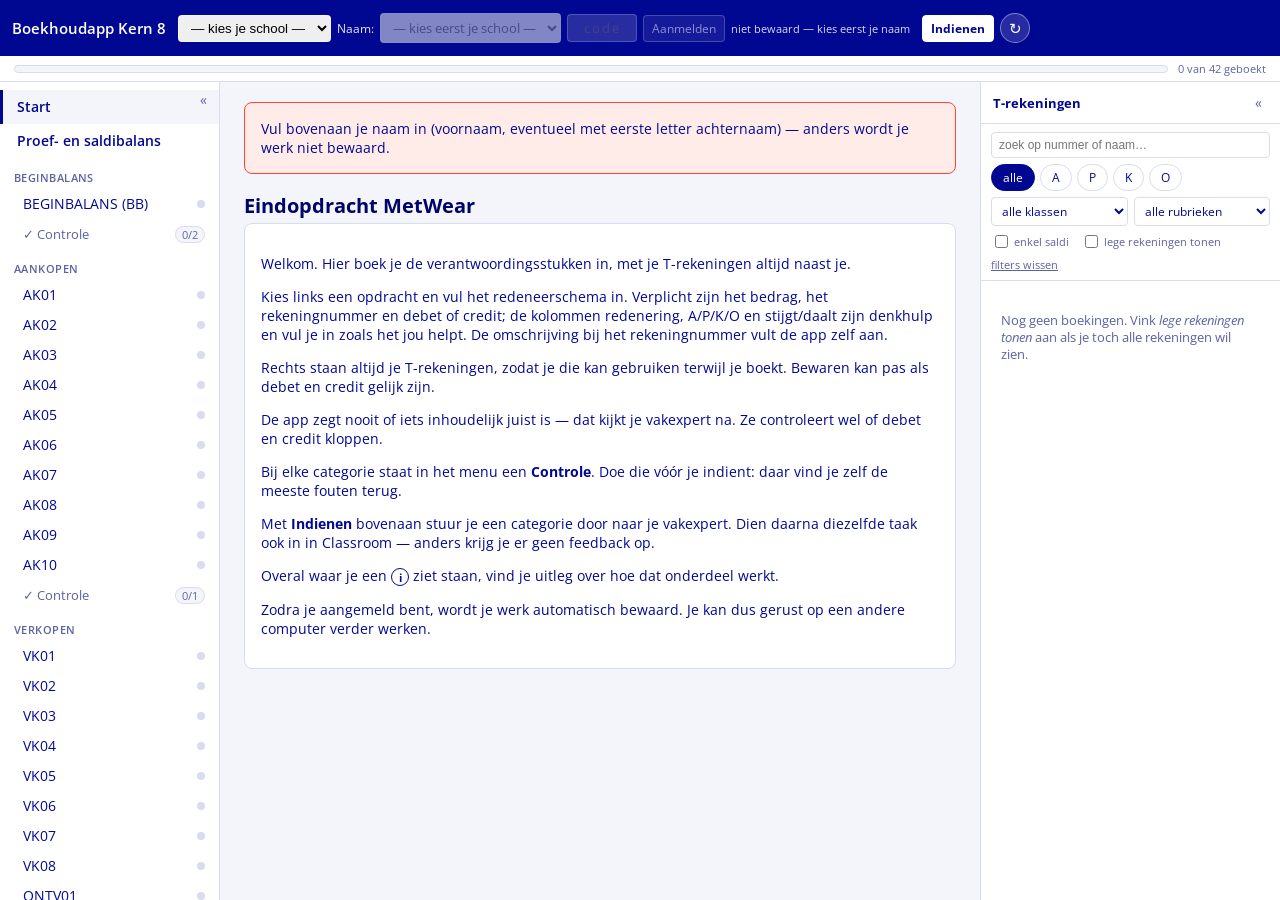
==== commit a7a15615: "Knop Boeken heet nu Bewaren Co-Authored-By: Claude Opus 5.5 <noreply@anthropic.com> Claude-Session: " ====
--- a/index.html
+++ b/index.html
@@ -7,7 +7,7 @@
 <link rel="preconnect" href="https://fonts.googleapis.com">
 <link rel="preconnect" href="https://fonts.gstatic.com" crossorigin>
 <link rel="stylesheet" href="https://fonts.googleapis.com/css2?family=Open+Sans:wght@300;400;600;700&display=swap">
-<link rel="stylesheet" href="css/style.css?v=20261115b">
+<link rel="stylesheet" href="css/style.css?v=20261115d">
 </head>
 <body>
 
@@ -153,21 +153,21 @@
 <!-- Het getal achter ?v= is de versie. Verander het bij elke update (bv. de
      datum): dan haalt elke browser meteen alle nieuwe bestanden op, in plaats
      van even oude en nieuwe door elkaar te gebruiken. -->
-<script src="js/dossier.js?v=20261115b"></script>
-<script src="js/mar.js?v=20261115b"></script>
-<script src="js/data-mar-indeling.js?v=20261115b"></script>
-<script src="js/data-opdrachten.js?v=20261115b"></script>
-<script src="js/data-relaties.js?v=20261115b"></script>
-<script src="js/data-controles.js?v=20261115b"></script>
-<script src="js/data-balans.js?v=20261115b"></script>
-<script src="js/data-info.js?v=20261115b"></script>
-<script src="js/config-koppeling.js?v=20261115b"></script>
-<script src="js/data-klas.js?v=20261115b"></script>
-<script src="js/app.js?v=20261115b"></script>
+<script src="js/dossier.js?v=20261115d"></script>
+<script src="js/mar.js?v=20261115d"></script>
+<script src="js/data-mar-indeling.js?v=20261115d"></script>
+<script src="js/data-opdrachten.js?v=20261115d"></script>
+<script src="js/data-relaties.js?v=20261115d"></script>
+<script src="js/data-controles.js?v=20261115d"></script>
+<script src="js/data-balans.js?v=20261115d"></script>
+<script src="js/data-info.js?v=20261115d"></script>
+<script src="js/config-koppeling.js?v=20261115d"></script>
+<script src="js/data-klas.js?v=20261115d"></script>
+<script src="js/app.js?v=20261115d"></script>
 <!-- Na app.js: koppeling.js gebruikt window.APP. -->
-<script src="js/koppeling.js?v=20261115b"></script>
+<script src="js/koppeling.js?v=20261115d"></script>
 <!-- Het beheertabblad voor de vakexperten. Laat je dit bestand weg, dan
      verdwijnt dat tabblad en verandert er verder niets. -->
-<script src="js/beheer.js?v=20261115b"></script>
+<script src="js/beheer.js?v=20261115d"></script>
 </body>
 </html>
--- a/css/style.css
+++ b/css/style.css
@@ -2001,3 +2001,13 @@
   opacity: 0.55;
   cursor: not-allowed;
 }
+
+/* Aangemeld: school en naam staan vast tot Afmelden, maar zien er gewoon
+   uit (niet grijs), zodat het niet lijkt alsof er nog iets laadt. */
+#leerling-select.aangemeld:disabled,
+#vestiging-select.aangemeld:disabled {
+  opacity: 1;
+  color: #1f1f1f;
+  -webkit-text-fill-color: #1f1f1f;
+  cursor: default;
+}
